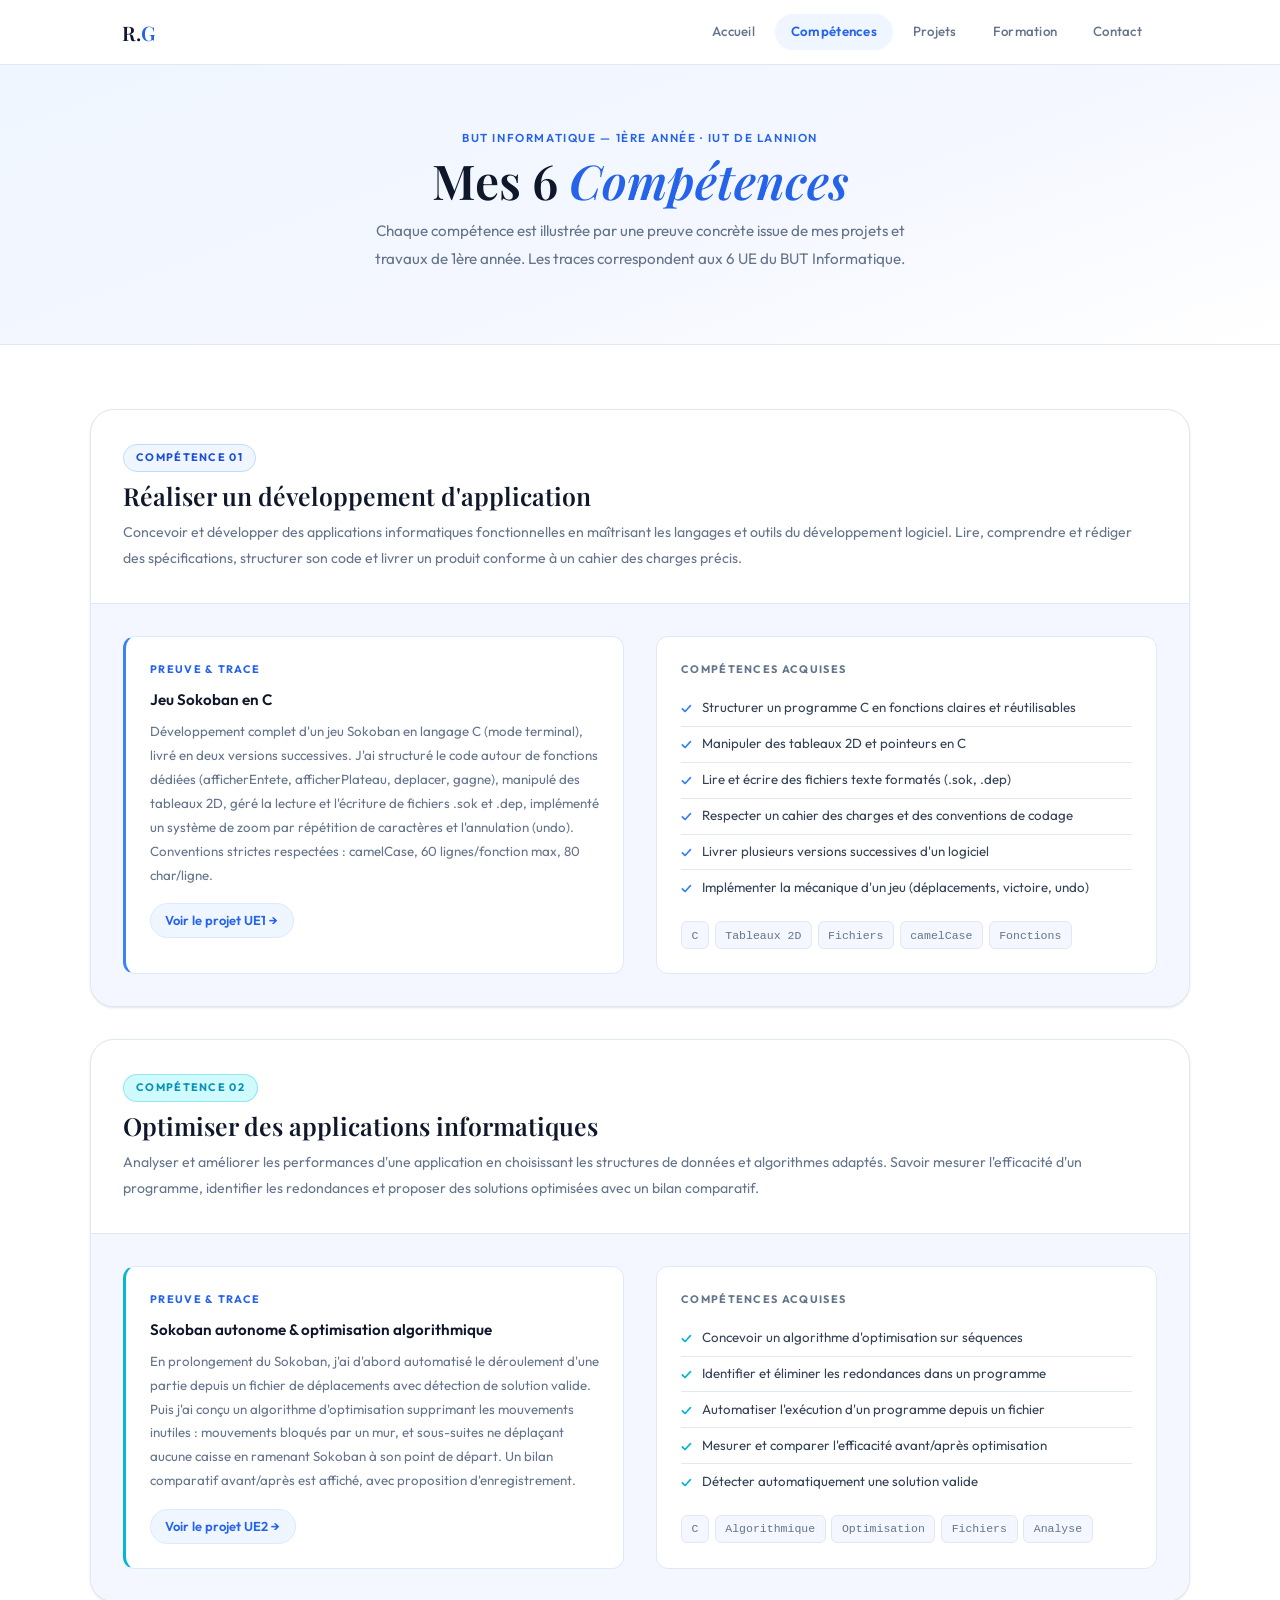
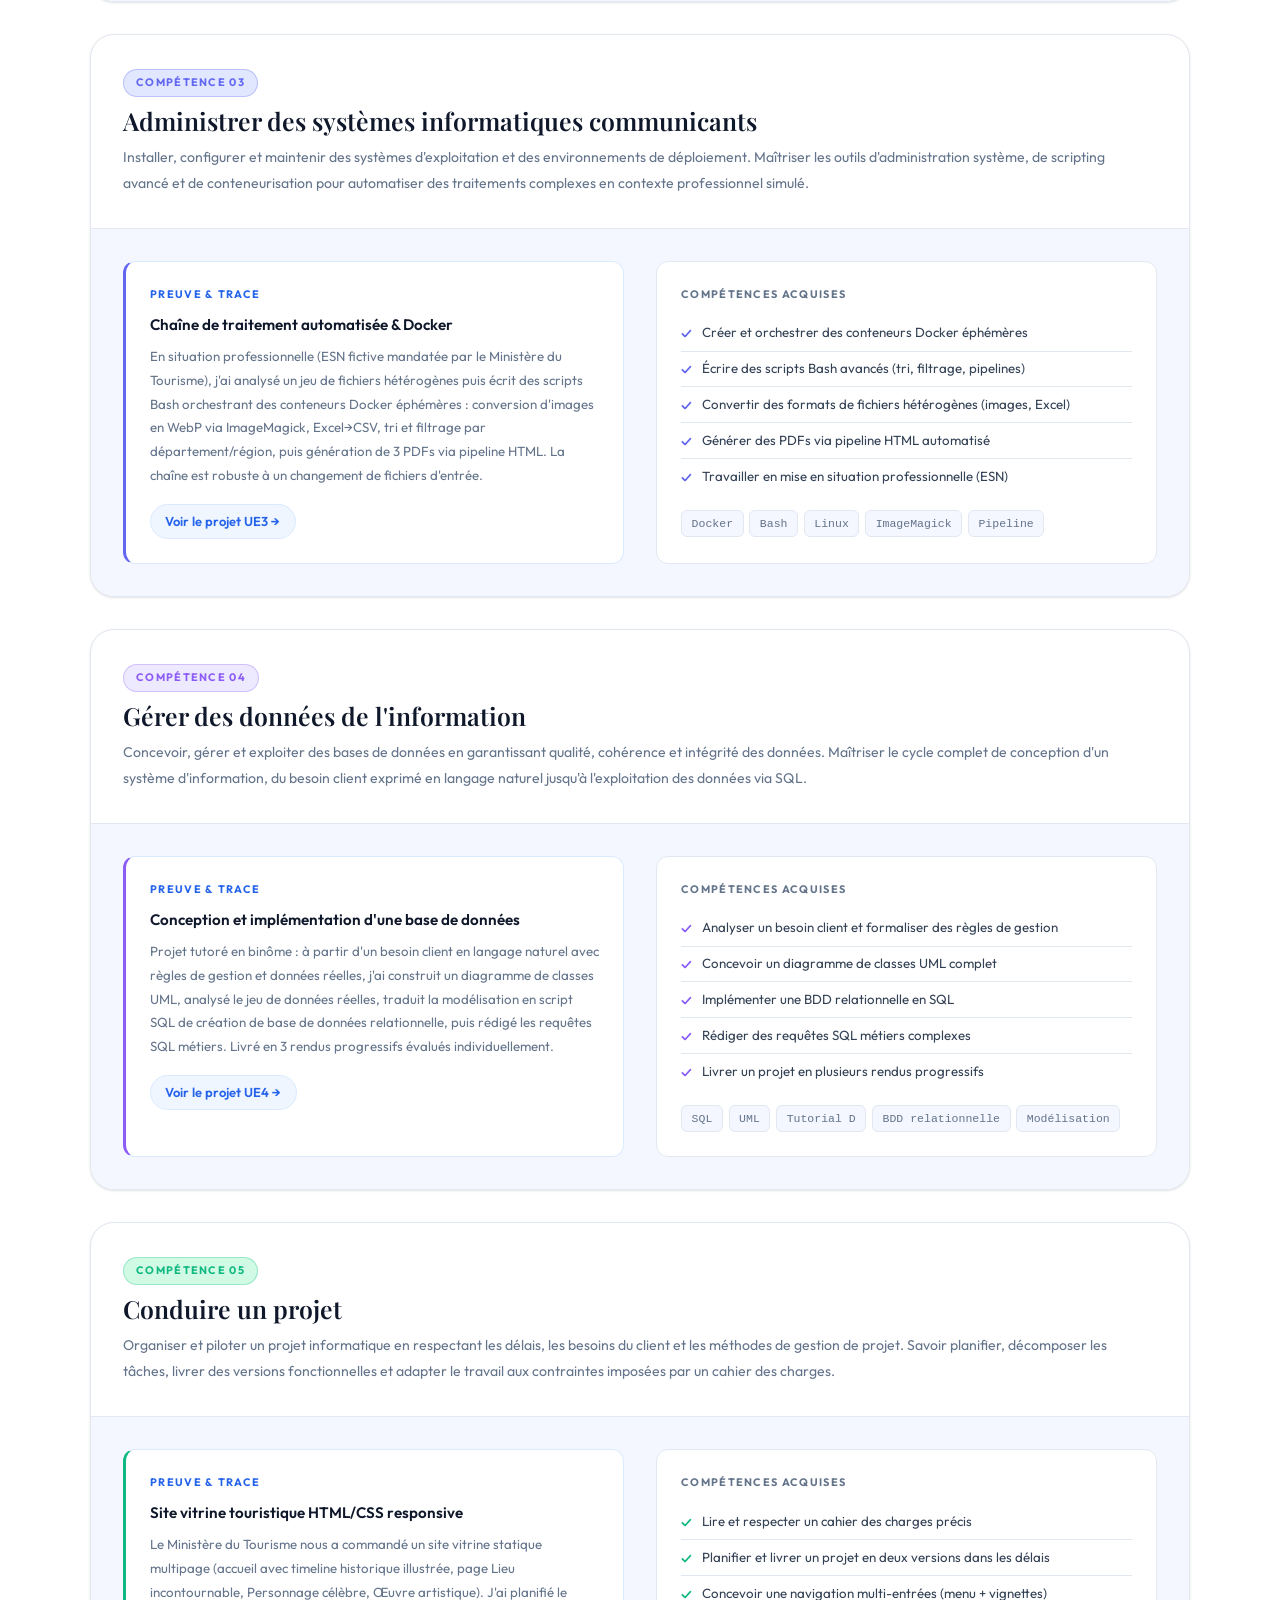
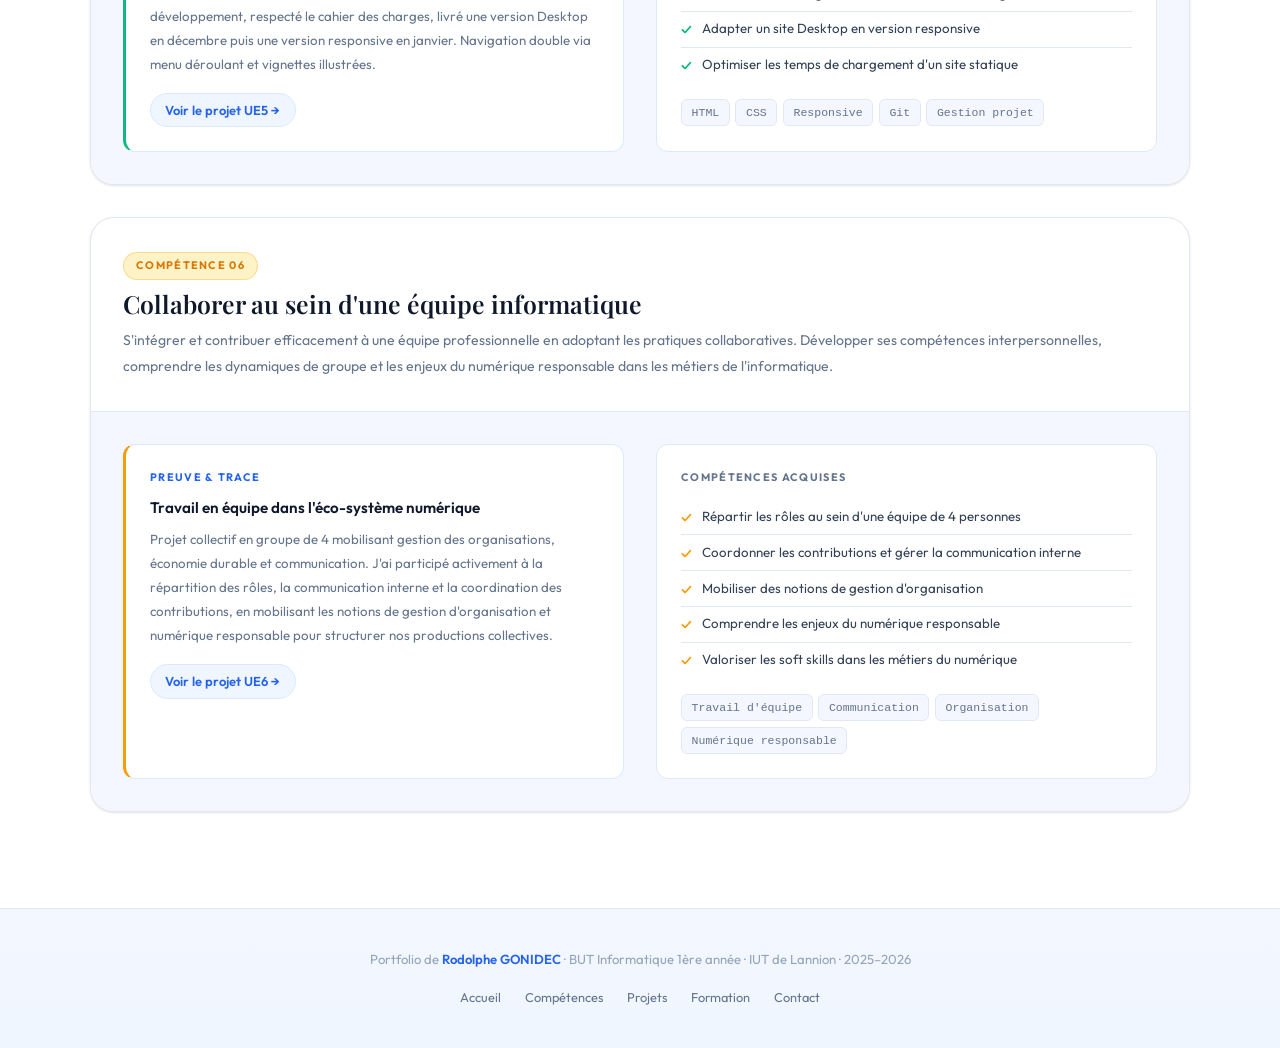
==== competences.html @ 0709df05 "Add files via upload" ====
<!DOCTYPE html>
<html lang="fr">
<head>
<meta charset="UTF-8">
<meta name="viewport" content="width=device-width, initial-scale=1.0">
<title>Compétences — Rodolphe GONIDEC</title>
<link rel="stylesheet" href="style.css">
</head>
<body>

<nav id="navbar">
  <div class="nav-inner">
    <a href="index.html" class="nav-logo">R.<span>G</span></a>
    <div class="nav-links">
      <a href="index.html">Accueil</a>
      <a href="competences.html" class="active">Compétences</a>
      <a href="projets.html">Projets</a>
      <a href="formation.html">Formation</a>
      <a href="contact.html">Contact</a>
    </div>
    <button class="burger" id="burger" aria-label="Menu"><span></span><span></span><span></span></button>
  </div>
  <div class="mobile-menu" id="mobile-menu">
    <a href="index.html">Accueil</a>
    <a href="competences.html">Compétences</a>
    <a href="projets.html">Projets</a>
    <a href="formation.html">Formation</a>
    <a href="contact.html">Contact</a>
  </div>
</nav>

<div class="page-header">
  <div class="section-label">BUT Informatique — 1ère année · IUT de Lannion</div>
  <h1>Mes 6 <em style="font-style:italic;color:var(--blue-600);">Compétences</em></h1>
  <p>Chaque compétence est illustrée par une preuve concrète issue de mes projets et travaux de 1ère année. Les traces correspondent aux 6 UE du BUT Informatique.</p>
</div>

<div class="comp-section container">

  <!-- C1 -->
  <div class="comp-block" id="c1">
    <div class="comp-top">
      <div class="comp-header-text">
        <span class="comp-badge">Compétence 01</span>
        <h2>Réaliser un développement d'application</h2>
        <p class="comp-desc">Concevoir et développer des applications informatiques fonctionnelles en maîtrisant les langages et outils du développement logiciel. Lire, comprendre et rédiger des spécifications, structurer son code et livrer un produit conforme à un cahier des charges précis.</p>
      </div>
    </div>
    <div class="comp-bottom">
      <div class="comp-bottom-grid">
        <div class="preuve-box">
          <div class="preuve-label">Preuve & Trace</div>
          <h4>Jeu Sokoban en C</h4>
          <p>Développement complet d'un jeu Sokoban en langage C (mode terminal), livré en deux versions successives. J'ai structuré le code autour de fonctions dédiées (afficherEntete, afficherPlateau, deplacer, gagne), manipulé des tableaux 2D, géré la lecture et l'écriture de fichiers .sok et .dep, implémenté un système de zoom par répétition de caractères et l'annulation (undo). Conventions strictes respectées : camelCase, 60 lignes/fonction max, 80 char/ligne.</p>
          <a href="projets.html#ue1" class="proj-link-btn">Voir le projet UE1 →</a>
        </div>
        <div class="acquis-box">
          <div class="acquis-label">Compétences acquises</div>
          <ul class="acquis-list">
            <li>Structurer un programme C en fonctions claires et réutilisables</li>
            <li>Manipuler des tableaux 2D et pointeurs en C</li>
            <li>Lire et écrire des fichiers texte formatés (.sok, .dep)</li>
            <li>Respecter un cahier des charges et des conventions de codage</li>
            <li>Livrer plusieurs versions successives d'un logiciel</li>
            <li>Implémenter la mécanique d'un jeu (déplacements, victoire, undo)</li>
          </ul>
          <div class="tags">
            <span class="tag">C</span><span class="tag">Tableaux 2D</span><span class="tag">Fichiers</span>
            <span class="tag">camelCase</span><span class="tag">Fonctions</span>
          </div>
        </div>
      </div>
    </div>
  </div>

  <!-- C2 -->
  <div class="comp-block" id="c2">
    <div class="comp-top">
      <div class="comp-header-text">
        <span class="comp-badge">Compétence 02</span>
        <h2>Optimiser des applications informatiques</h2>
        <p class="comp-desc">Analyser et améliorer les performances d'une application en choisissant les structures de données et algorithmes adaptés. Savoir mesurer l'efficacité d'un programme, identifier les redondances et proposer des solutions optimisées avec un bilan comparatif.</p>
      </div>
    </div>
    <div class="comp-bottom">
      <div class="comp-bottom-grid">
        <div class="preuve-box">
          <div class="preuve-label">Preuve & Trace</div>
          <h4>Sokoban autonome & optimisation algorithmique</h4>
          <p>En prolongement du Sokoban, j'ai d'abord automatisé le déroulement d'une partie depuis un fichier de déplacements avec détection de solution valide. Puis j'ai conçu un algorithme d'optimisation supprimant les mouvements inutiles : mouvements bloqués par un mur, et sous-suites ne déplaçant aucune caisse en ramenant Sokoban à son point de départ. Un bilan comparatif avant/après est affiché, avec proposition d'enregistrement.</p>
          <a href="projets.html#ue2" class="proj-link-btn">Voir le projet UE2 →</a>
        </div>
        <div class="acquis-box">
          <div class="acquis-label">Compétences acquises</div>
          <ul class="acquis-list">
            <li>Concevoir un algorithme d'optimisation sur séquences</li>
            <li>Identifier et éliminer les redondances dans un programme</li>
            <li>Automatiser l'exécution d'un programme depuis un fichier</li>
            <li>Mesurer et comparer l'efficacité avant/après optimisation</li>
            <li>Détecter automatiquement une solution valide</li>
          </ul>
          <div class="tags">
            <span class="tag">C</span><span class="tag">Algorithmique</span><span class="tag">Optimisation</span>
            <span class="tag">Fichiers</span><span class="tag">Analyse</span>
          </div>
        </div>
      </div>
    </div>
  </div>

  <!-- C3 -->
  <div class="comp-block" id="c3">
    <div class="comp-top">
      <div class="comp-header-text">
        <span class="comp-badge">Compétence 03</span>
        <h2>Administrer des systèmes informatiques communicants</h2>
        <p class="comp-desc">Installer, configurer et maintenir des systèmes d'exploitation et des environnements de déploiement. Maîtriser les outils d'administration système, de scripting avancé et de conteneurisation pour automatiser des traitements complexes en contexte professionnel simulé.</p>
      </div>
    </div>
    <div class="comp-bottom">
      <div class="comp-bottom-grid">
        <div class="preuve-box">
          <div class="preuve-label">Preuve & Trace</div>
          <h4>Chaîne de traitement automatisée & Docker</h4>
          <p>En situation professionnelle (ESN fictive mandatée par le Ministère du Tourisme), j'ai analysé un jeu de fichiers hétérogènes puis écrit des scripts Bash orchestrant des conteneurs Docker éphémères : conversion d'images en WebP via ImageMagick, Excel→CSV, tri et filtrage par département/région, puis génération de 3 PDFs via pipeline HTML. La chaîne est robuste à un changement de fichiers d'entrée.</p>
          <a href="projets.html#ue3" class="proj-link-btn">Voir le projet UE3 →</a>
        </div>
        <div class="acquis-box">
          <div class="acquis-label">Compétences acquises</div>
          <ul class="acquis-list">
            <li>Créer et orchestrer des conteneurs Docker éphémères</li>
            <li>Écrire des scripts Bash avancés (tri, filtrage, pipelines)</li>
            <li>Convertir des formats de fichiers hétérogènes (images, Excel)</li>
            <li>Générer des PDFs via pipeline HTML automatisé</li>
            <li>Travailler en mise en situation professionnelle (ESN)</li>
          </ul>
          <div class="tags">
            <span class="tag">Docker</span><span class="tag">Bash</span><span class="tag">Linux</span>
            <span class="tag">ImageMagick</span><span class="tag">Pipeline</span>
          </div>
        </div>
      </div>
    </div>
  </div>

  <!-- C4 -->
  <div class="comp-block" id="c4">
    <div class="comp-top">
      <div class="comp-header-text">
        <span class="comp-badge">Compétence 04</span>
        <h2>Gérer des données de l'information</h2>
        <p class="comp-desc">Concevoir, gérer et exploiter des bases de données en garantissant qualité, cohérence et intégrité des données. Maîtriser le cycle complet de conception d'un système d'information, du besoin client exprimé en langage naturel jusqu'à l'exploitation des données via SQL.</p>
      </div>
    </div>
    <div class="comp-bottom">
      <div class="comp-bottom-grid">
        <div class="preuve-box">
          <div class="preuve-label">Preuve & Trace </div>
          <h4>Conception et implémentation d'une base de données</h4>
          <p>Projet tutoré en binôme : à partir d'un besoin client en langage naturel avec règles de gestion et données réelles, j'ai construit un diagramme de classes UML, analysé le jeu de données réelles, traduit la modélisation en script SQL de création de base de données relationnelle, puis rédigé les requêtes SQL métiers. Livré en 3 rendus progressifs évalués individuellement.</p>
          <a href="projets.html#ue4" class="proj-link-btn">Voir le projet UE4 →</a>
        </div>
        <div class="acquis-box">
          <div class="acquis-label">Compétences acquises</div>
          <ul class="acquis-list">
            <li>Analyser un besoin client et formaliser des règles de gestion</li>
            <li>Concevoir un diagramme de classes UML complet</li>
            <li>Implémenter une BDD relationnelle en SQL</li>
            <li>Rédiger des requêtes SQL métiers complexes</li>
            <li>Livrer un projet en plusieurs rendus progressifs</li>
          </ul>
          <div class="tags">
            <span class="tag">SQL</span><span class="tag">UML</span><span class="tag">Tutorial D</span>
            <span class="tag">BDD relationnelle</span><span class="tag">Modélisation</span>
          </div>
        </div>
      </div>
    </div>
  </div>

  <!-- C5 -->
  <div class="comp-block" id="c5">
    <div class="comp-top">
      <div class="comp-header-text">
        <span class="comp-badge">Compétence 05</span>
        <h2>Conduire un projet</h2>
        <p class="comp-desc">Organiser et piloter un projet informatique en respectant les délais, les besoins du client et les méthodes de gestion de projet. Savoir planifier, décomposer les tâches, livrer des versions fonctionnelles et adapter le travail aux contraintes imposées par un cahier des charges.</p>
      </div>
    </div>
    <div class="comp-bottom">
      <div class="comp-bottom-grid">
        <div class="preuve-box">
          <div class="preuve-label">Preuve & Trace</div>
          <h4>Site vitrine touristique HTML/CSS responsive</h4>
          <p>Le Ministère du Tourisme nous a commandé un site vitrine statique multipage (accueil avec timeline historique illustrée, page Lieu incontournable, Personnage célèbre, Œuvre artistique). J'ai planifié le développement, respecté le cahier des charges, livré une version Desktop en décembre puis une version responsive en janvier. Navigation double via menu déroulant et vignettes illustrées.</p>
          <a href="projets.html#ue5" class="proj-link-btn">Voir le projet UE5 →</a>
        </div>
        <div class="acquis-box">
          <div class="acquis-label">Compétences acquises</div>
          <ul class="acquis-list">
            <li>Lire et respecter un cahier des charges précis</li>
            <li>Planifier et livrer un projet en deux versions dans les délais</li>
            <li>Concevoir une navigation multi-entrées (menu + vignettes)</li>
            <li>Adapter un site Desktop en version responsive</li>
            <li>Optimiser les temps de chargement d'un site statique</li>
          </ul>
          <div class="tags">
            <span class="tag">HTML</span><span class="tag">CSS</span><span class="tag">Responsive</span>
            <span class="tag">Git</span><span class="tag">Gestion projet</span>
          </div>
        </div>
      </div>
    </div>
  </div>

  <!-- C6 -->
  <div class="comp-block" id="c6">
    <div class="comp-top">
      <div class="comp-header-text">
        <span class="comp-badge">Compétence 06</span>
        <h2>Collaborer au sein d'une équipe informatique</h2>
        <p class="comp-desc">S'intégrer et contribuer efficacement à une équipe professionnelle en adoptant les pratiques collaboratives. Développer ses compétences interpersonnelles, comprendre les dynamiques de groupe et les enjeux du numérique responsable dans les métiers de l'informatique.</p>
      </div>
    </div>
    <div class="comp-bottom">
      <div class="comp-bottom-grid">
        <div class="preuve-box">
          <div class="preuve-label">Preuve & Trace</div>
          <h4>Travail en équipe dans l'éco-système numérique</h4>
          <p>Projet collectif en groupe de 4 mobilisant gestion des organisations, économie durable et communication. J'ai participé activement à la répartition des rôles, la communication interne et la coordination des contributions, en mobilisant les notions de gestion d'organisation et numérique responsable pour structurer nos productions collectives.</p>
          <a href="projets.html#ue6" class="proj-link-btn">Voir le projet UE6 →</a>
        </div>
        <div class="acquis-box">
          <div class="acquis-label">Compétences acquises</div>
          <ul class="acquis-list">
            <li>Répartir les rôles au sein d'une équipe de 4 personnes</li>
            <li>Coordonner les contributions et gérer la communication interne</li>
            <li>Mobiliser des notions de gestion d'organisation</li>
            <li>Comprendre les enjeux du numérique responsable</li>
            <li>Valoriser les soft skills dans les métiers du numérique</li>
          </ul>
          <div class="tags">
            <span class="tag">Travail d'équipe</span><span class="tag">Communication</span>
            <span class="tag">Organisation</span><span class="tag">Numérique responsable</span>
          </div>
        </div>
      </div>
    </div>
  </div>

</div>

<footer>
  <div class="container">
    <p>Portfolio de <span>Rodolphe GONIDEC</span> · BUT Informatique 1ère année · IUT de Lannion · 2025–2026</p>
    <div class="footer-links">
      <a href="index.html">Accueil</a>
      <a href="competences.html">Compétences</a>
      <a href="projets.html">Projets</a>
      <a href="formation.html">Formation</a>
      <a href="contact.html">Contact</a>
    </div>
  </div>
</footer>

<script src="nav.js"></script>
</body>
</html>
---- style.css ----
@import url('https://fonts.googleapis.com/css2?family=Playfair+Display:ital,wght@0,400;0,600;1,400&family=Outfit:wght@300;400;500;600&display=swap');

:root {
  --white: #ffffff;
  --off: #f4f7ff;
  --off2: #e8effe;
  --blue-50: #eff6ff;
  --blue-100: #dbeafe;
  --blue-200: #bfdbfe;
  --blue-400: #60a5fa;
  --blue-500: #3b82f6;
  --blue-600: #2563eb;
  --blue-700: #1d4ed8;
  --blue-900: #1e3a8a;
  --navy: #0f172a;
  --slate: #334155;
  --muted: #64748b;
  --dim: #94a3b8;
  --border: #e2e8f0;
  --border-blue: #bfdbfe;
  --text: #0f172a;
  /* couleurs accent */
  --cyan: #06b6d4;
  --cyan-light: #cffafe;
  --indigo: #6366f1;
  --indigo-light: #e0e7ff;
  --violet: #8b5cf6;
  --violet-light: #ede9fe;
  --emerald: #10b981;
  --emerald-light: #d1fae5;
  --amber: #f59e0b;
  --amber-light: #fef3c7;
  --rose: #f43f5e;
  --rose-light: #ffe4e6;
  --radius-sm: 8px;
  --radius: 12px;
  --radius-lg: 18px;
  --radius-xl: 24px;
  --shadow-sm: 0 1px 3px rgba(15,23,42,0.07), 0 1px 2px rgba(15,23,42,0.05);
  --shadow: 0 4px 16px rgba(15,23,42,0.08), 0 1px 4px rgba(15,23,42,0.05);
  --shadow-lg: 0 12px 40px rgba(15,23,42,0.12), 0 4px 12px rgba(15,23,42,0.06);
  --shadow-blue: 0 8px 24px rgba(37,99,235,0.2);
}

*{margin:0;padding:0;box-sizing:border-box;}
html{scroll-behavior:smooth;}
body{background:var(--white);color:var(--text);font-family:'Outfit',sans-serif;line-height:1.65;-webkit-font-smoothing:antialiased;}

/* ===== NAV ===== */
#navbar{
  position:fixed;top:0;left:0;right:0;z-index:200;
  background:rgba(255,255,255,0.96);
  border-bottom:1px solid var(--border);
  backdrop-filter:blur(12px);
}
.nav-inner{
  max-width:1100px;margin:0 auto;
  display:flex;align-items:center;justify-content:space-between;
  height:64px;padding:0 2rem;
}
.nav-logo{
  font-family:'Playfair Display',serif;font-size:1.25rem;font-weight:600;
  color:var(--navy);text-decoration:none;letter-spacing:0.01em;
}
.nav-logo span{color:var(--blue-600);}
.nav-links{display:flex;gap:0.25rem;}
.nav-links a{
  color:var(--muted);text-decoration:none;font-size:0.83rem;font-weight:500;
  padding:0.45rem 1rem;border-radius:30px;transition:all 0.2s;letter-spacing:0.02em;
}
.nav-links a:hover{color:var(--navy);background:var(--off);}
.nav-links a.active{color:var(--blue-600);background:var(--blue-50);font-weight:600;}
.burger{display:none;flex-direction:column;gap:5px;background:none;border:none;cursor:pointer;padding:4px;}
.burger span{display:block;width:22px;height:1.5px;background:var(--navy);transition:all 0.3s;}
.mobile-menu{display:none;flex-direction:column;padding:1rem 2rem 1.5rem;border-top:1px solid var(--border);background:var(--white);}
.mobile-menu a{color:var(--muted);text-decoration:none;font-size:1rem;padding:0.75rem 0;border-bottom:1px solid var(--border);transition:color 0.2s;}
.mobile-menu a:hover{color:var(--navy);}
.mobile-menu.open{display:flex;}

/* ===== LAYOUT ===== */
.container{max-width:1100px;margin:0 auto;padding:0 2rem;}
section{padding:5rem 2rem;}
.section-label{font-size:0.72rem;font-weight:600;letter-spacing:0.14em;text-transform:uppercase;color:var(--blue-600);margin-bottom:0.5rem;}
h2{font-family:'Playfair Display',serif;font-size:clamp(2rem,3.5vw,2.7rem);line-height:1.15;margin-bottom:2.75rem;color:var(--navy);font-weight:600;}
h2 em{font-style:italic;color:var(--blue-600);}
h2 span{color:var(--dim);}

/* ===== BTNS ===== */
.btn{display:inline-flex;align-items:center;gap:0.5rem;padding:0.75rem 1.6rem;border-radius:30px;font-size:0.88rem;font-weight:600;text-decoration:none;transition:all 0.25s;cursor:pointer;border:none;font-family:'Outfit',sans-serif;letter-spacing:0.01em;}
.btn-primary{background:linear-gradient(135deg,var(--blue-500),var(--blue-700));color:#fff;box-shadow:var(--shadow-blue);}
.btn-primary:hover{transform:translateY(-2px);box-shadow:0 12px 30px rgba(37,99,235,0.3);}
.btn-outline{background:transparent;border:1.5px solid var(--border);color:var(--slate);}
.btn-outline:hover{border-color:var(--blue-200);background:var(--blue-50);color:var(--blue-700);}
.btn-blue-light{background:var(--blue-50);color:var(--blue-700);border:1px solid var(--blue-100);}
.btn-blue-light:hover{background:var(--blue-100);}

/* ===== PILLS & TAGS ===== */
.pill{background:var(--off);border:1px solid var(--border);border-radius:20px;padding:0.22rem 0.75rem;font-size:0.74rem;color:var(--muted);}
.pill.blue{background:var(--blue-50);border-color:var(--blue-200);color:var(--blue-700);}
.tag{background:var(--off);border:1px solid var(--border);border-radius:6px;padding:0.2rem 0.6rem;font-size:0.72rem;color:var(--muted);font-family:monospace;}
.tags{display:flex;flex-wrap:wrap;gap:0.35rem;margin-top:1rem;}

/* ===== PAGE HEADER ===== */
.page-header{
  padding:8rem 2rem 4.5rem;
  background:linear-gradient(160deg, var(--blue-50) 0%, var(--off) 60%, #fff 100%);
  border-bottom:1px solid var(--border);text-align:center;
}
.page-header h1{font-family:'Playfair Display',serif;font-size:clamp(2.2rem,4vw,3rem);margin-bottom:0.75rem;color:var(--navy);font-weight:600;}
.page-header p{color:var(--muted);max-width:540px;margin:0 auto;font-size:0.95rem;line-height:1.8;}

/* ===== HERO ===== */
#hero{
  min-height:100vh;display:flex;align-items:center;
  padding:7rem 2rem 4rem;
  background:linear-gradient(160deg, #fff 0%, var(--blue-50) 50%, var(--off) 100%);
  position:relative;overflow:hidden;
}
.hero-bg-shape{
  position:absolute;top:-100px;right:-150px;
  width:600px;height:600px;border-radius:50%;
  background:radial-gradient(ellipse, rgba(37,99,235,0.08) 0%, transparent 70%);
  pointer-events:none;
}
.hero-bg-shape2{
  position:absolute;bottom:-80px;left:-100px;
  width:400px;height:400px;border-radius:50%;
  background:radial-gradient(ellipse, rgba(99,102,241,0.06) 0%, transparent 70%);
  pointer-events:none;
}
.hero-bg-line{position:absolute;bottom:0;left:0;right:0;height:1px;background:var(--border);}
.hero-inner{display:grid;grid-template-columns:1.1fr 0.9fr;gap:4rem;align-items:center;max-width:1100px;margin:0 auto;width:100%;}
.hero-tag{
  display:inline-flex;align-items:center;gap:0.5rem;
  background:linear-gradient(135deg,var(--blue-50),var(--indigo-light));
  border:1px solid var(--blue-200);
  color:var(--blue-700);font-size:0.78rem;font-weight:600;
  letter-spacing:0.06em;text-transform:uppercase;
  padding:0.4rem 1rem;border-radius:20px;margin-bottom:1.75rem;
}
.dot{width:7px;height:7px;border-radius:50%;background:var(--blue-500);animation:pulse 2s infinite;}
@keyframes pulse{0%,100%{opacity:1;transform:scale(1)}50%{opacity:0.5;transform:scale(0.85)}}
h1{font-family:'Playfair Display',serif;font-size:clamp(2.8rem,5vw,4rem);line-height:1.05;margin-bottom:0.3rem;color:var(--navy);font-weight:600;}
h1 em{font-style:italic;color:var(--blue-600);}
.hero-sub{font-size:1.05rem;color:var(--muted);margin-bottom:1rem;font-weight:300;}
.hero-desc{font-size:0.93rem;color:var(--muted);line-height:1.9;margin-bottom:2.5rem;max-width:440px;}
.hero-btns{display:flex;gap:1rem;flex-wrap:wrap;}

/* hero card */
.hero-card{
  background:var(--white);border:1.5px solid var(--blue-100);
  border-radius:var(--radius-xl);padding:2rem;box-shadow:var(--shadow-lg);
  position:relative;overflow:hidden;
}
.hero-card::before{
  content:'';position:absolute;top:0;left:0;right:0;height:4px;
  background:linear-gradient(90deg,var(--blue-400),var(--indigo),var(--cyan));
}
.avatar-wrap{
  width:72px;height:72px;border-radius:50%;
  background:linear-gradient(135deg,var(--blue-400),var(--blue-700));
  display:flex;align-items:center;justify-content:center;
  font-family:'Playfair Display',serif;font-size:1.5rem;color:#fff;
  font-weight:600;margin-bottom:1rem;box-shadow:0 4px 14px rgba(37,99,235,0.3);
}
.hero-card h3{font-size:1.1rem;font-weight:600;color:var(--navy);margin-bottom:0.15rem;}
.card-sub{font-size:0.85rem;color:var(--muted);margin-bottom:1.4rem;}
.info-row{display:flex;align-items:center;gap:0.7rem;font-size:0.82rem;color:var(--muted);margin-bottom:0.55rem;}
.info-icon{color:var(--blue-500);font-size:0.88rem;width:16px;text-align:center;}
.skills-mini{display:flex;flex-wrap:wrap;gap:0.4rem;margin-top:1.25rem;}

/* ===== APERCU SECTION ===== */
#apercu{
  background:linear-gradient(180deg, var(--off) 0%, #fff 100%);
}
.apercu-grid{display:grid;grid-template-columns:repeat(auto-fit,minmax(280px,1fr));gap:1.25rem;}
.apercu-card{
  background:var(--white);border:1px solid var(--border);
  border-radius:var(--radius-lg);padding:1.6rem;text-decoration:none;color:var(--text);
  transition:all 0.25s;position:relative;overflow:hidden;display:block;
  box-shadow:var(--shadow-sm);
}
.apercu-card::after{
  content:'';position:absolute;bottom:0;left:0;right:0;height:3px;
  transition:opacity 0.25s;opacity:0;
}
.apercu-card:nth-child(1)::after{background:linear-gradient(90deg,var(--blue-400),var(--blue-600));}
.apercu-card:nth-child(2)::after{background:linear-gradient(90deg,var(--cyan),var(--blue-400));}
.apercu-card:nth-child(3)::after{background:linear-gradient(90deg,var(--indigo),var(--violet));}
.apercu-card:nth-child(4)::after{background:linear-gradient(90deg,var(--violet),var(--rose));}
.apercu-card:nth-child(5)::after{background:linear-gradient(90deg,var(--emerald),var(--cyan));}
.apercu-card:nth-child(6)::after{background:linear-gradient(90deg,var(--amber),var(--rose));}
.apercu-card:hover{border-color:var(--blue-200);box-shadow:var(--shadow);transform:translateY(-3px);}
.apercu-card:hover::after{opacity:1;}
.ap-num{font-family:'Playfair Display',serif;font-size:2.8rem;opacity:0.07;position:absolute;top:1rem;right:1.25rem;line-height:1;color:var(--blue-900);}
.ap-icon{width:44px;height:44px;border-radius:var(--radius-sm);display:flex;align-items:center;justify-content:center;font-size:1.2rem;margin-bottom:0.9rem;}
.apercu-card:nth-child(1) .ap-icon{background:var(--blue-50);border:1px solid var(--blue-100);}
.apercu-card:nth-child(2) .ap-icon{background:var(--cyan-light);border:1px solid rgba(6,182,212,0.2);}
.apercu-card:nth-child(3) .ap-icon{background:var(--indigo-light);border:1px solid rgba(99,102,241,0.2);}
.apercu-card:nth-child(4) .ap-icon{background:var(--violet-light);border:1px solid rgba(139,92,246,0.2);}
.apercu-card:nth-child(5) .ap-icon{background:var(--emerald-light);border:1px solid rgba(16,185,129,0.2);}
.apercu-card:nth-child(6) .ap-icon{background:var(--amber-light);border:1px solid rgba(245,158,11,0.2);}
.apercu-card h3{font-size:0.97rem;font-weight:600;color:var(--navy);margin-bottom:0.4rem;}
.apercu-card p{font-size:0.82rem;color:var(--muted);line-height:1.75;margin-bottom:1rem;}
.ap-link{font-size:0.8rem;color:var(--blue-600);font-weight:600;}

/* ===== PROJETS HOME ===== */
.proj-grid{display:grid;grid-template-columns:repeat(auto-fit,minmax(280px,1fr));gap:1.5rem;}
.proj-card{
  background:var(--white);border:1px solid var(--border);
  border-radius:var(--radius-lg);overflow:hidden;text-decoration:none;color:var(--text);
  transition:all 0.25s;display:block;box-shadow:var(--shadow-sm);
}
.proj-card:nth-child(1){border-top:3px solid var(--blue-500);}
.proj-card:nth-child(2){border-top:3px solid var(--indigo);}
.proj-card:nth-child(3){border-top:3px solid var(--cyan);}
.proj-card{display:flex;flex-direction:column;}
.proj-header{flex:1;}
.proj-card:hover{box-shadow:var(--shadow);transform:translateY(-3px);}
.proj-header{padding:1.5rem 1.5rem 1rem;}
.proj-date{font-size:0.7rem;color:var(--dim);font-weight:600;letter-spacing:0.07em;text-transform:uppercase;margin-bottom:0.4rem;}
.proj-card h3{font-size:0.97rem;font-weight:600;color:var(--navy);margin-bottom:0.5rem;}
.proj-card p{font-size:0.82rem;color:var(--muted);line-height:1.75;}
.proj-footer{padding:1rem 1.5rem;border-top:1px solid var(--border);display:flex;flex-wrap:wrap;gap:0.35rem;background:var(--off);}

/* ===== COMPETENCES ===== */
.comp-section{padding:4rem 0;}
/* couleurs par compétence */
.comp-block:nth-child(1) .comp-icon-big{background:var(--blue-50);border-color:var(--blue-200);}
.comp-block:nth-child(1) .comp-badge{background:var(--blue-50);color:var(--blue-700);border-color:var(--blue-200);}
.comp-block:nth-child(1) .comp-block-bar{background:var(--blue-500);}
.comp-block:nth-child(2) .comp-icon-big{background:var(--cyan-light);border-color:rgba(6,182,212,0.3);}
.comp-block:nth-child(2) .comp-badge{background:var(--cyan-light);color:#0891b2;border-color:rgba(6,182,212,0.3);}
.comp-block:nth-child(3) .comp-icon-big{background:var(--indigo-light);border-color:rgba(99,102,241,0.3);}
.comp-block:nth-child(3) .comp-badge{background:var(--indigo-light);color:var(--indigo);border-color:rgba(99,102,241,0.3);}
.comp-block:nth-child(4) .comp-icon-big{background:var(--violet-light);border-color:rgba(139,92,246,0.3);}
.comp-block:nth-child(4) .comp-badge{background:var(--violet-light);color:var(--violet);border-color:rgba(139,92,246,0.3);}
.comp-block:nth-child(5) .comp-icon-big{background:var(--emerald-light);border-color:rgba(16,185,129,0.3);}
.comp-block:nth-child(5) .comp-badge{background:var(--emerald-light);color:var(--emerald);border-color:rgba(16,185,129,0.3);}
.comp-block:nth-child(6) .comp-icon-big{background:var(--amber-light);border-color:rgba(245,158,11,0.3);}
.comp-block:nth-child(6) .comp-badge{background:var(--amber-light);color:#d97706;border-color:rgba(245,158,11,0.3);}
.comp-block{
  background:var(--white);border:1px solid var(--border);
  border-radius:var(--radius-xl);margin-bottom:2rem;overflow:hidden;
  box-shadow:var(--shadow-sm);transition:box-shadow 0.25s,border-color 0.25s;
}
.comp-block:hover{box-shadow:var(--shadow);border-color:var(--blue-100);}
.comp-top{padding:2rem;display:grid;grid-template-columns:auto 1fr;gap:1.5rem;align-items:start;}
.comp-icon-big{width:54px;height:54px;border-radius:var(--radius);display:flex;align-items:center;justify-content:center;font-size:1.5rem;flex-shrink:0;border:1px solid var(--blue-100);}
.comp-badge{display:inline-block;font-size:0.68rem;font-weight:700;letter-spacing:0.12em;text-transform:uppercase;padding:0.25rem 0.75rem;border-radius:20px;margin-bottom:0.5rem;border:1px solid;}
.comp-block h2{font-family:'Playfair Display',serif;font-size:1.55rem;margin-bottom:0.5rem;line-height:1.25;color:var(--navy);}
.comp-desc{font-size:0.88rem;color:var(--muted);line-height:1.85;}
.comp-bottom{border-top:1px solid var(--border);padding:2rem;background:var(--off);}
.comp-bottom-grid{display:grid;grid-template-columns:1fr 1fr;gap:2rem;}
.preuve-box{background:var(--white);border:1px solid var(--blue-100);border-left:3px solid var(--blue-500);border-radius:var(--radius);padding:1.5rem;}
.comp-block:nth-child(2) .preuve-box{border-left-color:var(--cyan);}
.comp-block:nth-child(3) .preuve-box{border-left-color:var(--indigo);}
.comp-block:nth-child(4) .preuve-box{border-left-color:var(--violet);}
.comp-block:nth-child(5) .preuve-box{border-left-color:var(--emerald);}
.comp-block:nth-child(6) .preuve-box{border-left-color:var(--amber);}
.preuve-label{font-size:0.68rem;font-weight:700;letter-spacing:0.12em;text-transform:uppercase;color:var(--blue-600);margin-bottom:0.5rem;}
.preuve-box h4{font-size:0.95rem;font-weight:600;color:var(--navy);margin-bottom:0.5rem;}
.preuve-box p{font-size:0.83rem;color:var(--muted);line-height:1.8;}
.proj-link-btn{display:inline-flex;align-items:center;gap:0.5rem;margin-top:1rem;font-size:0.81rem;font-weight:600;color:var(--blue-600);text-decoration:none;background:var(--blue-50);border:1px solid var(--blue-100);border-radius:20px;padding:0.35rem 0.9rem;transition:all 0.2s;}
.proj-link-btn:hover{background:var(--blue-100);color:var(--blue-700);}
.acquis-box{background:var(--white);border:1px solid var(--border);border-radius:var(--radius);padding:1.5rem;}
.acquis-label{font-size:0.68rem;font-weight:700;letter-spacing:0.12em;text-transform:uppercase;color:var(--muted);margin-bottom:0.75rem;}
.acquis-list{list-style:none;}
.acquis-list li{font-size:0.83rem;color:var(--slate);padding:0.4rem 0;border-bottom:1px solid var(--border);display:flex;align-items:start;gap:0.6rem;}
.acquis-list li:last-child{border:none;}
.acquis-list li::before{content:'✓';color:var(--blue-500);font-size:0.8rem;flex-shrink:0;margin-top:1px;font-weight:700;}
.comp-block:nth-child(2) .acquis-list li::before{color:var(--cyan);}
.comp-block:nth-child(3) .acquis-list li::before{color:var(--indigo);}
.comp-block:nth-child(4) .acquis-list li::before{color:var(--violet);}
.comp-block:nth-child(5) .acquis-list li::before{color:var(--emerald);}
.comp-block:nth-child(6) .acquis-list li::before{color:var(--amber);}

/* ===== PROJETS PAGE ===== */
.ue-block{background:var(--white);border:1px solid var(--border);border-radius:var(--radius-xl);margin-bottom:2.5rem;overflow:hidden;box-shadow:var(--shadow-sm);}
.ue-block:nth-child(1){border-top:3px solid var(--blue-500);}
.ue-block:nth-child(2){border-top:3px solid var(--cyan);}
.ue-block:nth-child(3){border-top:3px solid var(--indigo);}
.ue-block:nth-child(4){border-top:3px solid var(--violet);}
.ue-block:nth-child(5){border-top:3px solid var(--emerald);}
.ue-block:nth-child(6){border-top:3px solid var(--amber);}
.ue-header{padding:2rem;border-bottom:1px solid var(--border);display:flex;justify-content:space-between;align-items:start;flex-wrap:wrap;gap:1rem;background:var(--off);}
.ue-badge{display:inline-block;font-size:0.68rem;font-weight:700;letter-spacing:0.12em;text-transform:uppercase;padding:0.25rem 0.75rem;border-radius:20px;margin-bottom:0.5rem;background:var(--blue-50);color:var(--blue-600);border:1px solid var(--blue-100);}
.ue-block:nth-child(2) .ue-badge{background:var(--cyan-light);color:#0891b2;border-color:rgba(6,182,212,0.3);}
.ue-block:nth-child(3) .ue-badge{background:var(--indigo-light);color:var(--indigo);border-color:rgba(99,102,241,0.3);}
.ue-block:nth-child(4) .ue-badge{background:var(--violet-light);color:var(--violet);border-color:rgba(139,92,246,0.3);}
.ue-block:nth-child(5) .ue-badge{background:var(--emerald-light);color:var(--emerald);border-color:rgba(16,185,129,0.3);}
.ue-block:nth-child(6) .ue-badge{background:var(--amber-light);color:#d97706;border-color:rgba(245,158,11,0.3);}
.ue-block h2{font-family:'Playfair Display',serif;font-size:1.4rem;color:var(--navy);margin-bottom:0.3rem;}
.ue-sub{font-size:0.83rem;color:var(--muted);}
.ue-comp-link{display:inline-flex;align-items:center;gap:0.5rem;font-size:0.8rem;font-weight:600;color:var(--blue-600);text-decoration:none;background:var(--blue-50);border:1px solid var(--blue-100);border-radius:20px;padding:0.4rem 1rem;transition:all 0.2s;white-space:nowrap;}
.ue-comp-link:hover{background:var(--blue-100);}
.ue-body{padding:2rem;}
.ue-body-grid{display:grid;grid-template-columns:1fr 1fr;gap:2rem;}
.ue-section-title{font-size:0.68rem;font-weight:700;letter-spacing:0.12em;text-transform:uppercase;color:var(--dim);margin-bottom:0.75rem;}
.ue-body p{font-size:0.87rem;color:var(--slate);line-height:1.9;}
.ue-list{list-style:none;margin-top:0.25rem;}
.ue-list li{font-size:0.84rem;color:var(--slate);padding:0.4rem 0;border-bottom:1px solid var(--border);display:flex;align-items:start;gap:0.6rem;}
.ue-list li:last-child{border:none;}
.ue-list li::before{content:'→';color:var(--blue-500);flex-shrink:0;font-size:0.8rem;margin-top:2px;}
.ue-footer{padding:1.25rem 2rem;border-top:1px solid var(--border);display:flex;flex-wrap:wrap;gap:0.4rem;align-items:center;background:var(--off);}
.ue-footer-label{font-size:0.7rem;font-weight:700;letter-spacing:0.08em;text-transform:uppercase;color:var(--dim);margin-right:0.4rem;}
.bilan-box{background:var(--blue-50);border:1px solid var(--blue-100);border-radius:var(--radius);padding:1.1rem 1.25rem;margin-top:1.25rem;}
.ue-block:nth-child(2) .bilan-box{background:var(--cyan-light);border-color:rgba(6,182,212,0.25);}
.ue-block:nth-child(3) .bilan-box{background:var(--indigo-light);border-color:rgba(99,102,241,0.25);}
.ue-block:nth-child(4) .bilan-box{background:var(--violet-light);border-color:rgba(139,92,246,0.25);}
.ue-block:nth-child(5) .bilan-box{background:var(--emerald-light);border-color:rgba(16,185,129,0.25);}
.ue-block:nth-child(6) .bilan-box{background:var(--amber-light);border-color:rgba(245,158,11,0.25);}
.bilan-label{font-size:0.68rem;font-weight:700;letter-spacing:0.12em;text-transform:uppercase;color:var(--blue-600);margin-bottom:0.35rem;}
.bilan-box p{font-size:0.83rem;color:var(--slate);}

/* ===== FORMATION ===== */
.formation-grid{display:grid;grid-template-columns:1fr 1fr;gap:3rem;}
.timeline{position:relative;padding-left:2rem;}
.timeline::before{content:'';position:absolute;left:7px;top:8px;bottom:8px;width:1px;background:linear-gradient(180deg,var(--blue-300),var(--blue-100));}
.tl-item{position:relative;margin-bottom:2.5rem;}
.tl-dot{position:absolute;left:-2rem;top:5px;width:14px;height:14px;border-radius:50%;border:2px solid var(--blue-500);background:var(--white);box-shadow:0 0 0 3px var(--blue-50);}
.tl-year{font-size:0.73rem;font-weight:700;letter-spacing:0.06em;color:var(--blue-600);text-transform:uppercase;margin-bottom:0.3rem;}
.tl-item h3{font-size:1rem;font-weight:600;color:var(--navy);margin-bottom:0.25rem;}
.tl-item p{font-size:0.85rem;color:var(--muted);}
.sidebar-block{background:var(--white);border:1px solid var(--border);border-radius:var(--radius-lg);padding:1.5rem;margin-bottom:1.5rem;box-shadow:var(--shadow-sm);}
.sidebar-block h3{font-size:0.7rem;font-weight:700;letter-spacing:0.1em;text-transform:uppercase;color:var(--dim);margin-bottom:1.1rem;}
.lang-item{display:flex;justify-content:space-between;align-items:center;padding:0.6rem 0;border-bottom:1px solid var(--border);}
.lang-item:last-child{border:none;}
.lang-name{font-size:0.9rem;font-weight:500;color:var(--navy);}
.lang-level{font-size:0.73rem;color:var(--blue-700);background:var(--blue-50);border:1px solid var(--blue-200);border-radius:12px;padding:0.2rem 0.7rem;font-weight:600;}
.qual-item{display:flex;align-items:center;gap:0.7rem;font-size:0.87rem;color:var(--slate);padding:0.4rem 0;}
.qual-dot{width:6px;height:6px;border-radius:50%;background:var(--blue-400);flex-shrink:0;}
.tech-grid{display:grid;grid-template-columns:repeat(auto-fill,minmax(120px,1fr));gap:0.75rem;margin-top:1rem;}
.tech-item{background:var(--white);border:1px solid var(--border);border-radius:var(--radius);padding:0.85rem 1rem;text-align:center;box-shadow:var(--shadow-sm);transition:all 0.2s;}
.tech-item:hover{border-color:var(--blue-300);background:var(--blue-50);transform:translateY(-2px);}
.tech-name{font-size:0.85rem;font-weight:600;display:block;margin-bottom:0.2rem;color:var(--navy);}
.tech-cat{font-size:0.68rem;color:var(--dim);text-transform:uppercase;letter-spacing:0.06em;}

/* ===== CONTACT ===== */
.contact-grid{display:grid;grid-template-columns:1fr 1fr;gap:3rem;align-items:start;}
.contact-card{
  background:var(--white);border:1px solid var(--border);
  border-radius:var(--radius-xl);padding:2rem;box-shadow:var(--shadow);
  position:relative;overflow:hidden;
}
.contact-card::before{
  content:'';position:absolute;top:0;left:0;right:0;height:4px;
  background:linear-gradient(90deg,var(--blue-400),var(--indigo),var(--cyan));
}
.contact-item{display:flex;align-items:center;gap:1.1rem;padding:0.9rem 0;border-bottom:1px solid var(--border);}
.contact-item:last-child{border:none;}
.contact-icon{width:42px;height:42px;border-radius:var(--radius-sm);background:var(--blue-50);border:1px solid var(--blue-100);display:flex;align-items:center;justify-content:center;font-size:1.05rem;flex-shrink:0;}
.contact-info-label{font-size:0.68rem;color:var(--dim);text-transform:uppercase;letter-spacing:0.08em;font-weight:700;margin-bottom:0.15rem;}
.contact-val{font-size:0.9rem;color:var(--navy);font-weight:500;}
.contact-right h3{font-family:'Playfair Display',serif;font-size:1.9rem;margin-bottom:0.75rem;line-height:1.2;color:var(--navy);}
.contact-right p{color:var(--muted);font-size:0.92rem;line-height:1.9;margin-bottom:2rem;}
.contact-btns{display:flex;flex-direction:column;gap:0.75rem;align-items:start;}
.alt-box{background:linear-gradient(135deg,var(--blue-50),var(--indigo-light));border:1px solid var(--blue-100);border-radius:var(--radius-lg);padding:1.5rem;margin-top:2rem;}
.alt-label{font-size:0.68rem;font-weight:700;letter-spacing:0.12em;text-transform:uppercase;color:var(--blue-600);margin-bottom:0.75rem;}
.alt-items{display:flex;flex-wrap:wrap;gap:0.5rem;}
.alt-item{background:var(--white);border:1px solid var(--blue-200);border-radius:var(--radius-sm);padding:0.3rem 0.8rem;font-size:0.8rem;color:var(--blue-700);font-weight:500;}

/* ===== FOOTER ===== */
footer{padding:2.5rem 2rem;border-top:1px solid var(--border);text-align:center;background:linear-gradient(180deg,var(--off) 0%,var(--blue-50) 100%);}
footer p{font-size:0.82rem;color:var(--dim);margin-bottom:1rem;}
footer span{color:var(--blue-600);font-weight:600;}
.footer-links{display:flex;justify-content:center;gap:1.5rem;flex-wrap:wrap;}
.footer-links a{font-size:0.8rem;color:var(--muted);text-decoration:none;transition:color 0.2s;}
.footer-links a:hover{color:var(--blue-600);}

/* ===== DIVIDER ===== */
.divider{height:1px;background:var(--border);margin:0;}

/* ===== RESPONSIVE ===== */
@media(max-width:768px){
  .hero-inner{grid-template-columns:1fr;gap:2.5rem;}
  .formation-grid{grid-template-columns:1fr;}
  .contact-grid{grid-template-columns:1fr;}
  .comp-bottom-grid{grid-template-columns:1fr;}
  .ue-body-grid{grid-template-columns:1fr;}
  .nav-links{display:none;}
  .burger{display:flex;}
  h2{margin-bottom:2rem;}
  section{padding:3.5rem 1.25rem;}
  .comp-section{padding:3rem 1.25rem;}
  .ue-body{padding:1.5rem;}
  .comp-top{grid-template-columns:1fr;}
}
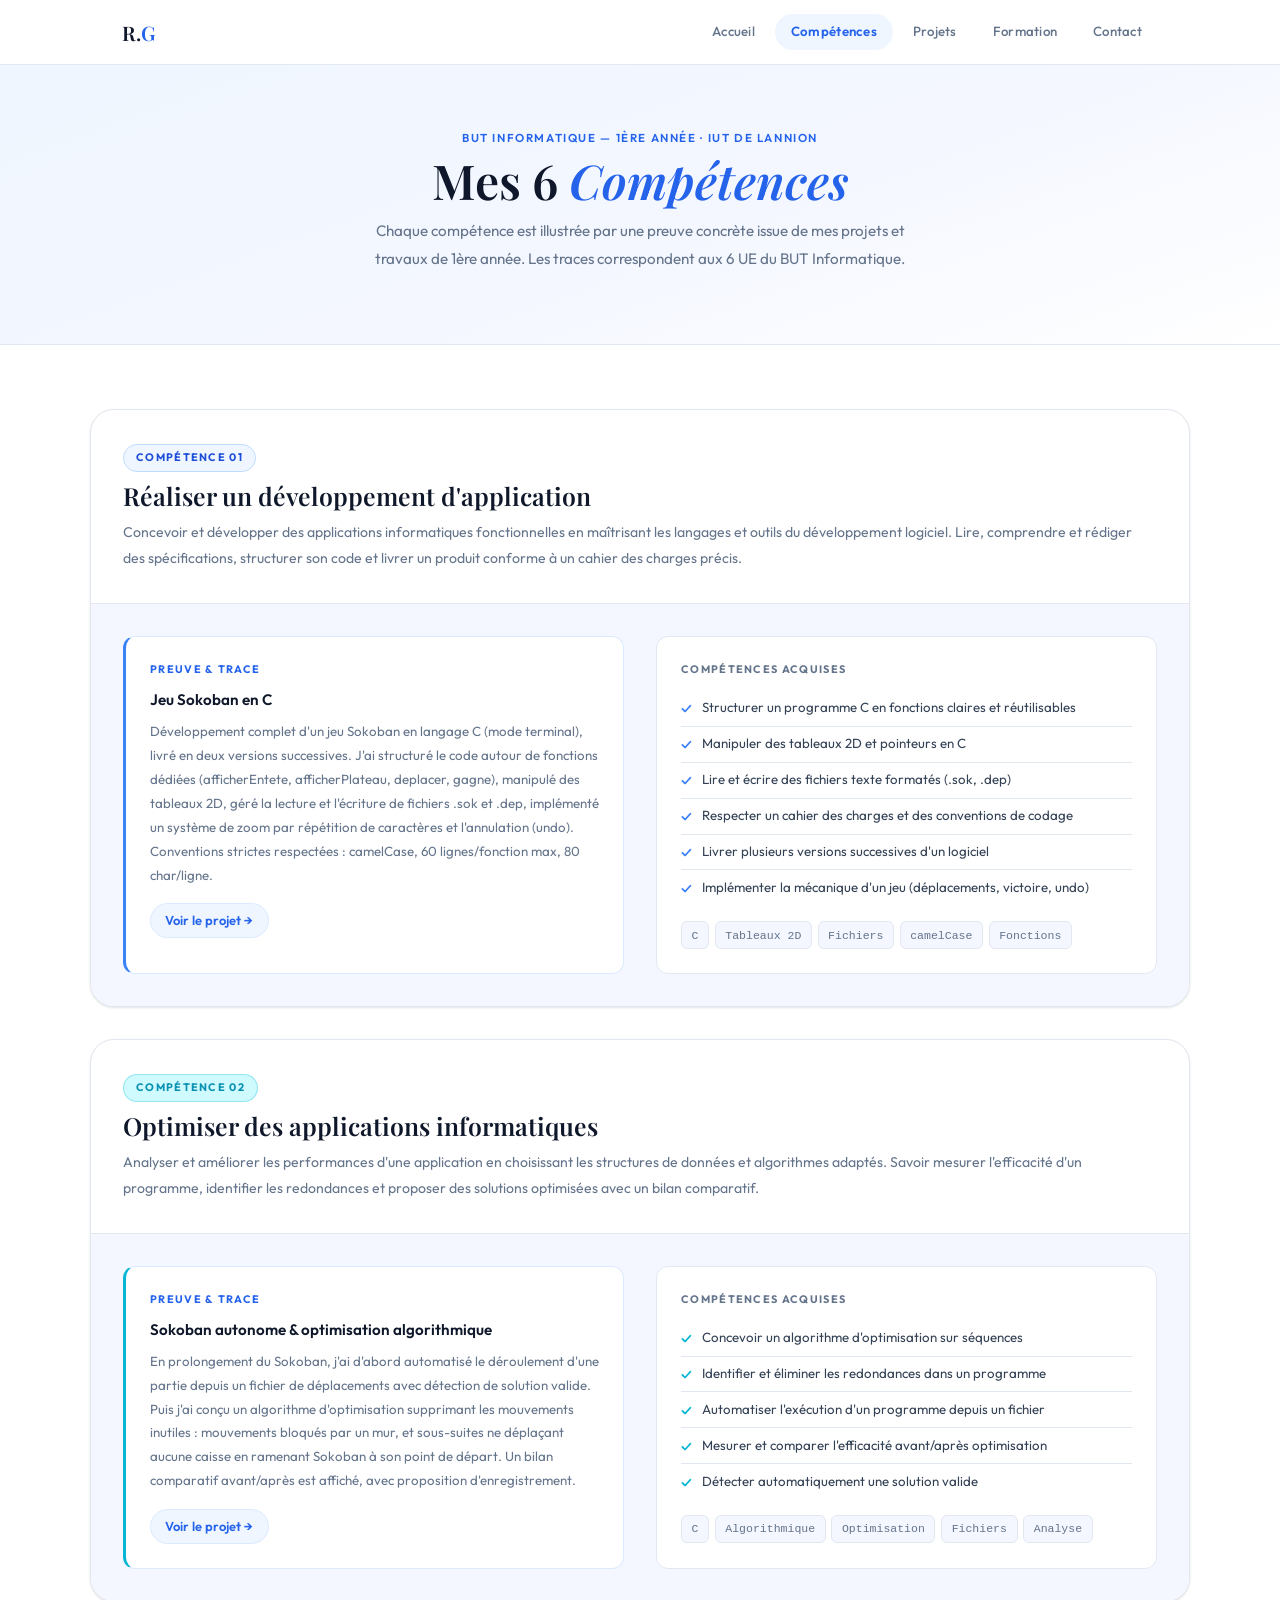
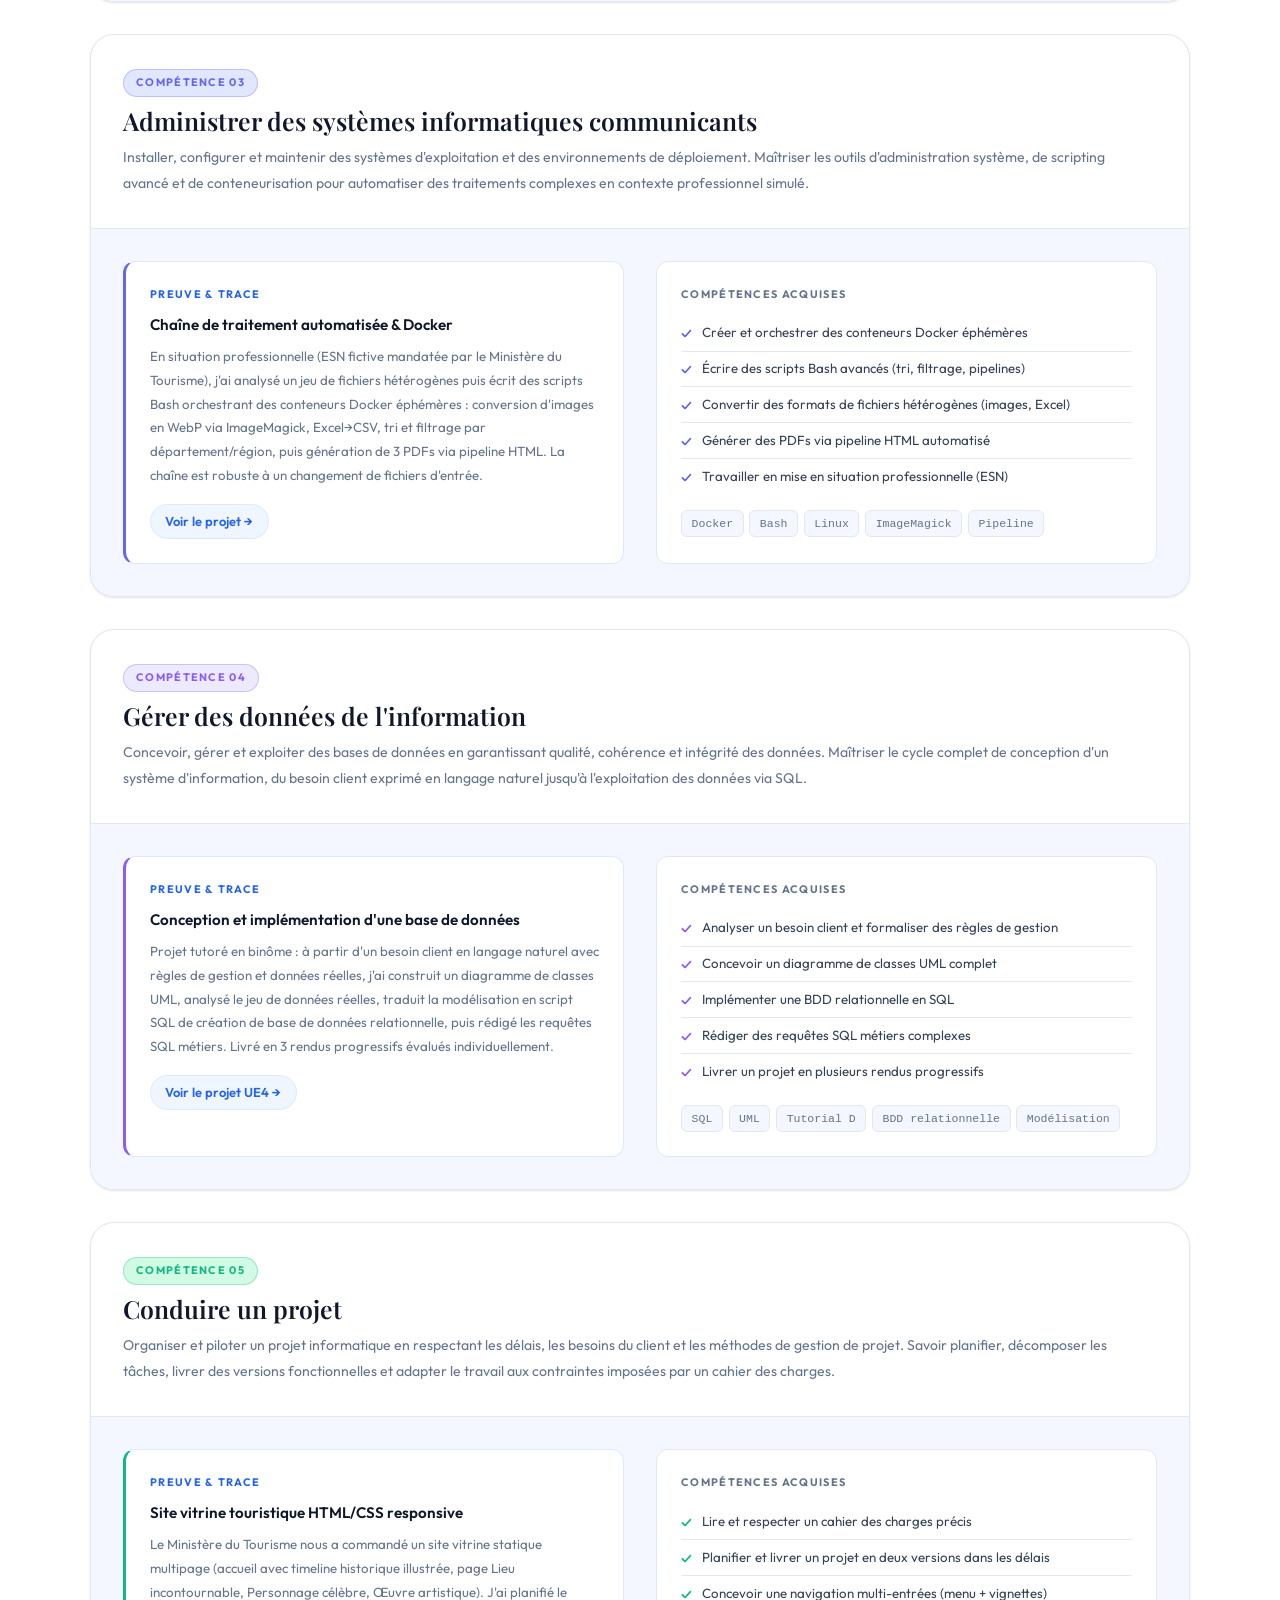
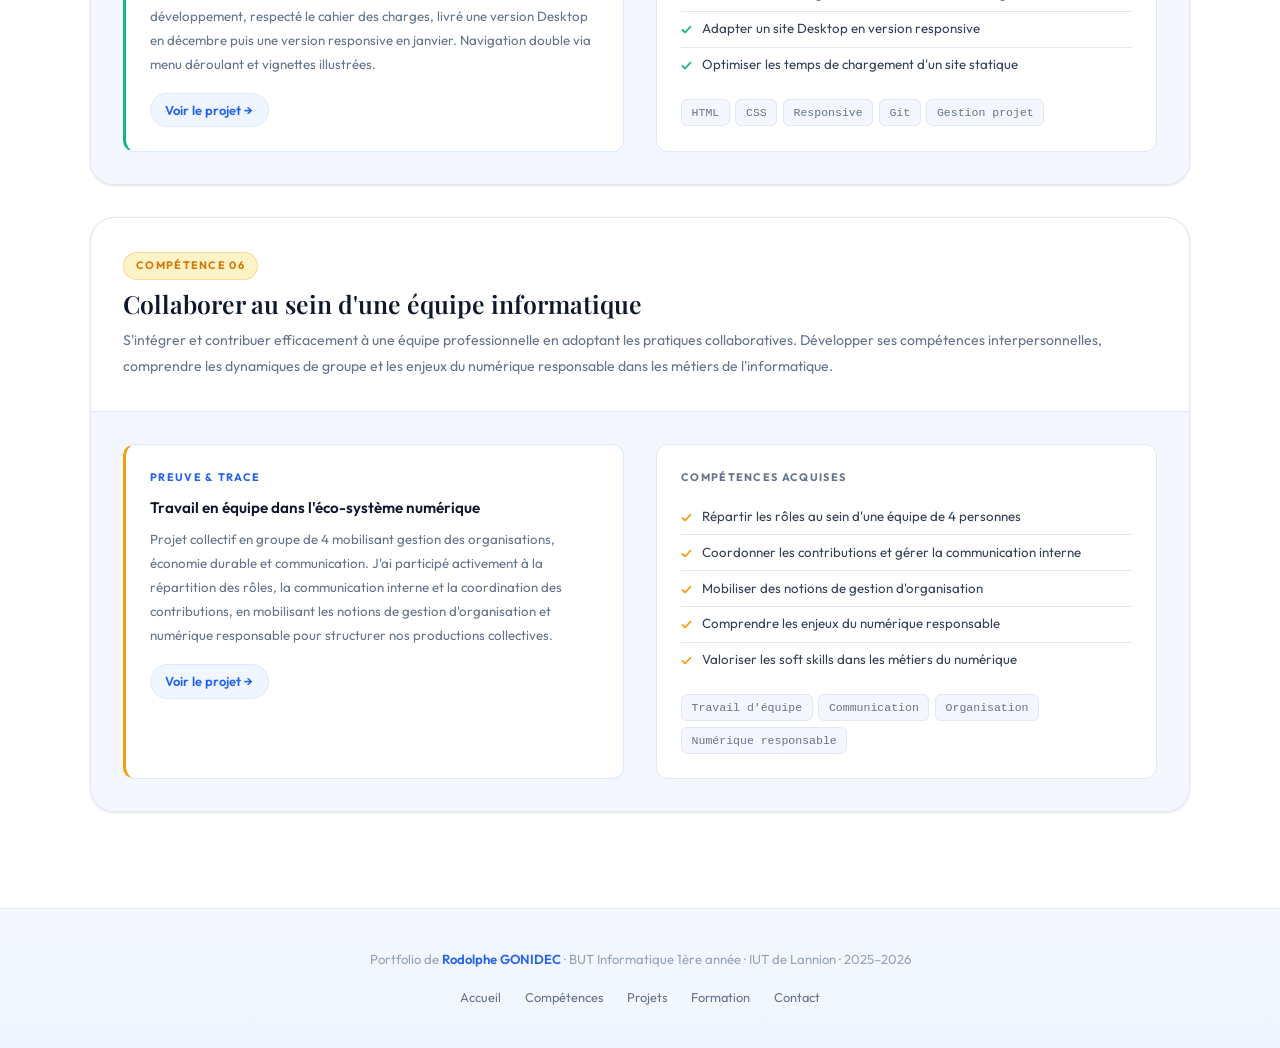
==== commit f7e6c33b: "Update project links to remove UE labels" ====
--- a/competences.html
+++ b/competences.html
@@ -52,7 +52,7 @@
           <div class="preuve-label">Preuve & Trace</div>
           <h4>Jeu Sokoban en C</h4>
           <p>Développement complet d'un jeu Sokoban en langage C (mode terminal), livré en deux versions successives. J'ai structuré le code autour de fonctions dédiées (afficherEntete, afficherPlateau, deplacer, gagne), manipulé des tableaux 2D, géré la lecture et l'écriture de fichiers .sok et .dep, implémenté un système de zoom par répétition de caractères et l'annulation (undo). Conventions strictes respectées : camelCase, 60 lignes/fonction max, 80 char/ligne.</p>
-          <a href="projets.html#ue1" class="proj-link-btn">Voir le projet UE1 →</a>
+          <a href="projets.html#ue1" class="proj-link-btn">Voir le projet →</a>
         </div>
         <div class="acquis-box">
           <div class="acquis-label">Compétences acquises</div>
@@ -88,7 +88,7 @@
           <div class="preuve-label">Preuve & Trace</div>
           <h4>Sokoban autonome & optimisation algorithmique</h4>
           <p>En prolongement du Sokoban, j'ai d'abord automatisé le déroulement d'une partie depuis un fichier de déplacements avec détection de solution valide. Puis j'ai conçu un algorithme d'optimisation supprimant les mouvements inutiles : mouvements bloqués par un mur, et sous-suites ne déplaçant aucune caisse en ramenant Sokoban à son point de départ. Un bilan comparatif avant/après est affiché, avec proposition d'enregistrement.</p>
-          <a href="projets.html#ue2" class="proj-link-btn">Voir le projet UE2 →</a>
+          <a href="projets.html#ue2" class="proj-link-btn">Voir le projet →</a>
         </div>
         <div class="acquis-box">
           <div class="acquis-label">Compétences acquises</div>
@@ -123,7 +123,7 @@
           <div class="preuve-label">Preuve & Trace</div>
           <h4>Chaîne de traitement automatisée & Docker</h4>
           <p>En situation professionnelle (ESN fictive mandatée par le Ministère du Tourisme), j'ai analysé un jeu de fichiers hétérogènes puis écrit des scripts Bash orchestrant des conteneurs Docker éphémères : conversion d'images en WebP via ImageMagick, Excel→CSV, tri et filtrage par département/région, puis génération de 3 PDFs via pipeline HTML. La chaîne est robuste à un changement de fichiers d'entrée.</p>
-          <a href="projets.html#ue3" class="proj-link-btn">Voir le projet UE3 →</a>
+          <a href="projets.html#ue3" class="proj-link-btn">Voir le projet →</a>
         </div>
         <div class="acquis-box">
           <div class="acquis-label">Compétences acquises</div>
@@ -193,7 +193,7 @@
           <div class="preuve-label">Preuve & Trace</div>
           <h4>Site vitrine touristique HTML/CSS responsive</h4>
           <p>Le Ministère du Tourisme nous a commandé un site vitrine statique multipage (accueil avec timeline historique illustrée, page Lieu incontournable, Personnage célèbre, Œuvre artistique). J'ai planifié le développement, respecté le cahier des charges, livré une version Desktop en décembre puis une version responsive en janvier. Navigation double via menu déroulant et vignettes illustrées.</p>
-          <a href="projets.html#ue5" class="proj-link-btn">Voir le projet UE5 →</a>
+          <a href="projets.html#ue5" class="proj-link-btn">Voir le projet →</a>
         </div>
         <div class="acquis-box">
           <div class="acquis-label">Compétences acquises</div>
@@ -228,7 +228,7 @@
           <div class="preuve-label">Preuve & Trace</div>
           <h4>Travail en équipe dans l'éco-système numérique</h4>
           <p>Projet collectif en groupe de 4 mobilisant gestion des organisations, économie durable et communication. J'ai participé activement à la répartition des rôles, la communication interne et la coordination des contributions, en mobilisant les notions de gestion d'organisation et numérique responsable pour structurer nos productions collectives.</p>
-          <a href="projets.html#ue6" class="proj-link-btn">Voir le projet UE6 →</a>
+          <a href="projets.html#ue6" class="proj-link-btn">Voir le projet →</a>
         </div>
         <div class="acquis-box">
           <div class="acquis-label">Compétences acquises</div>
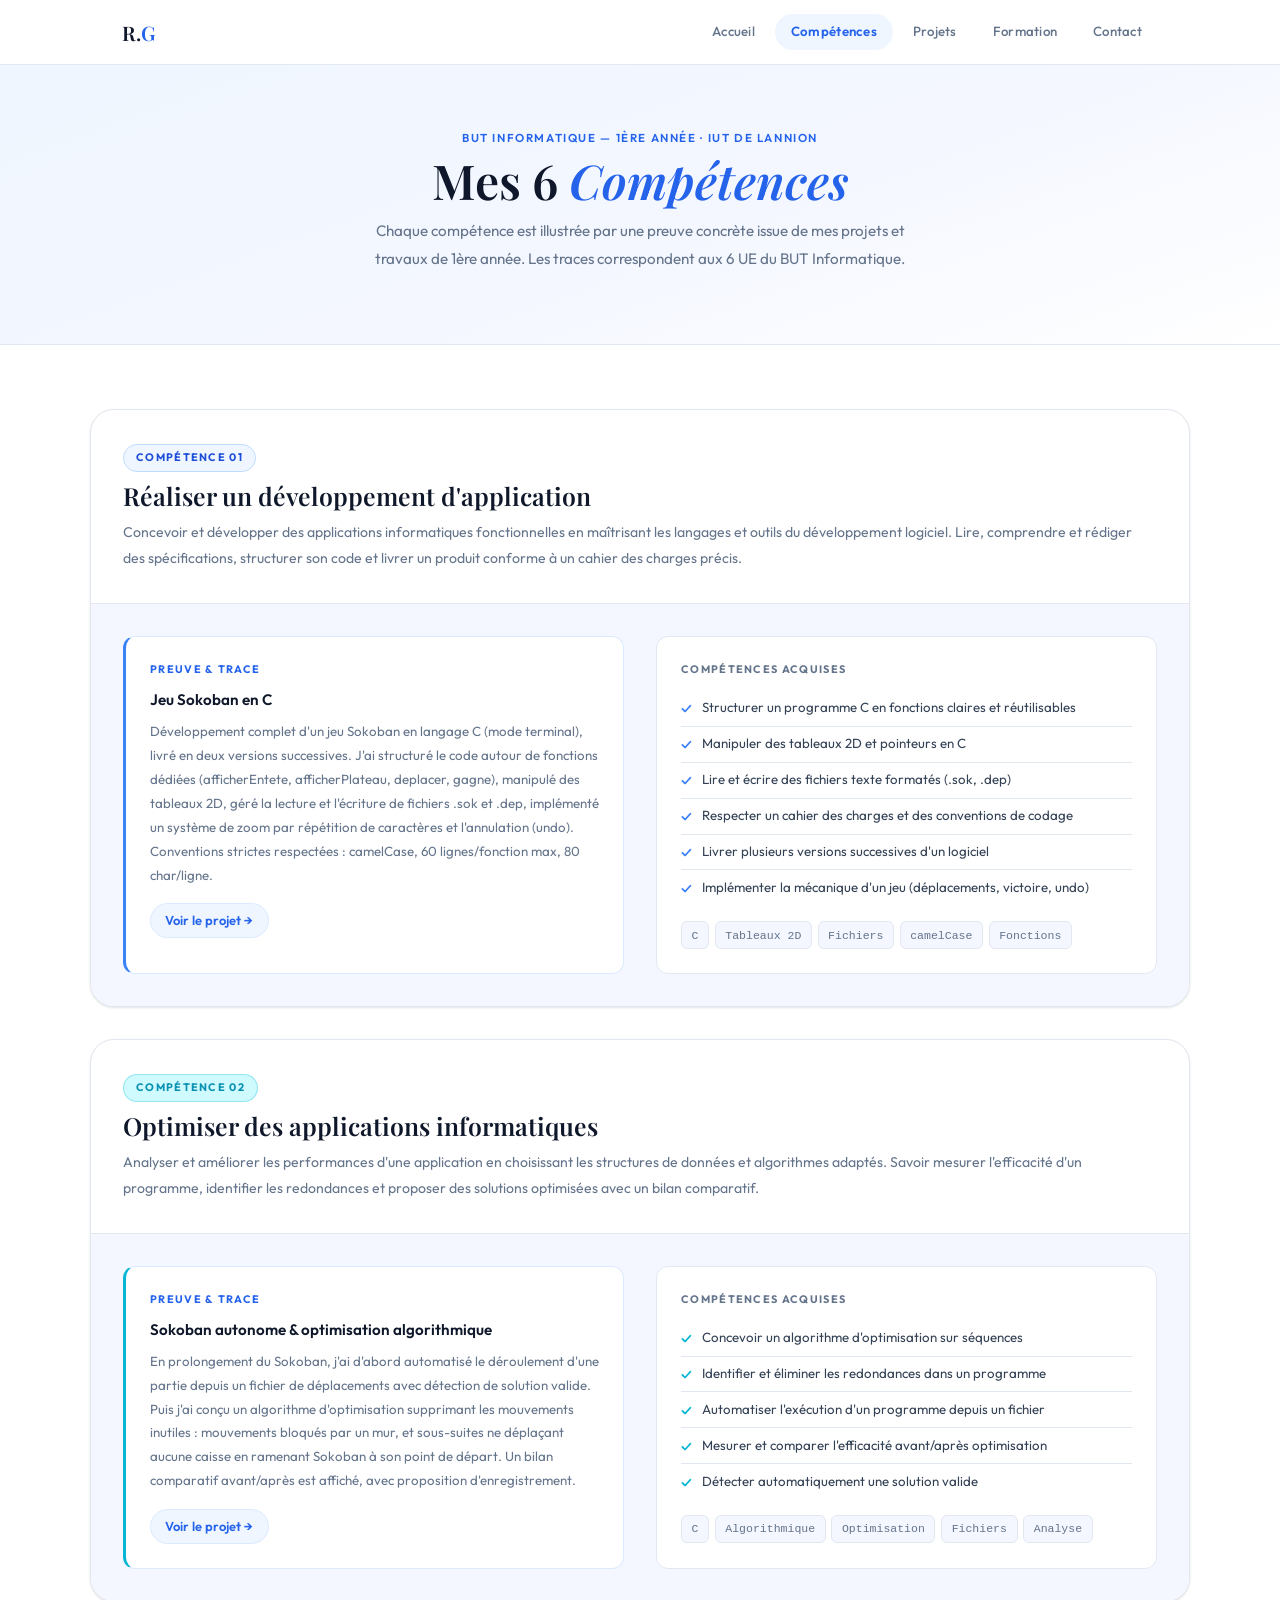
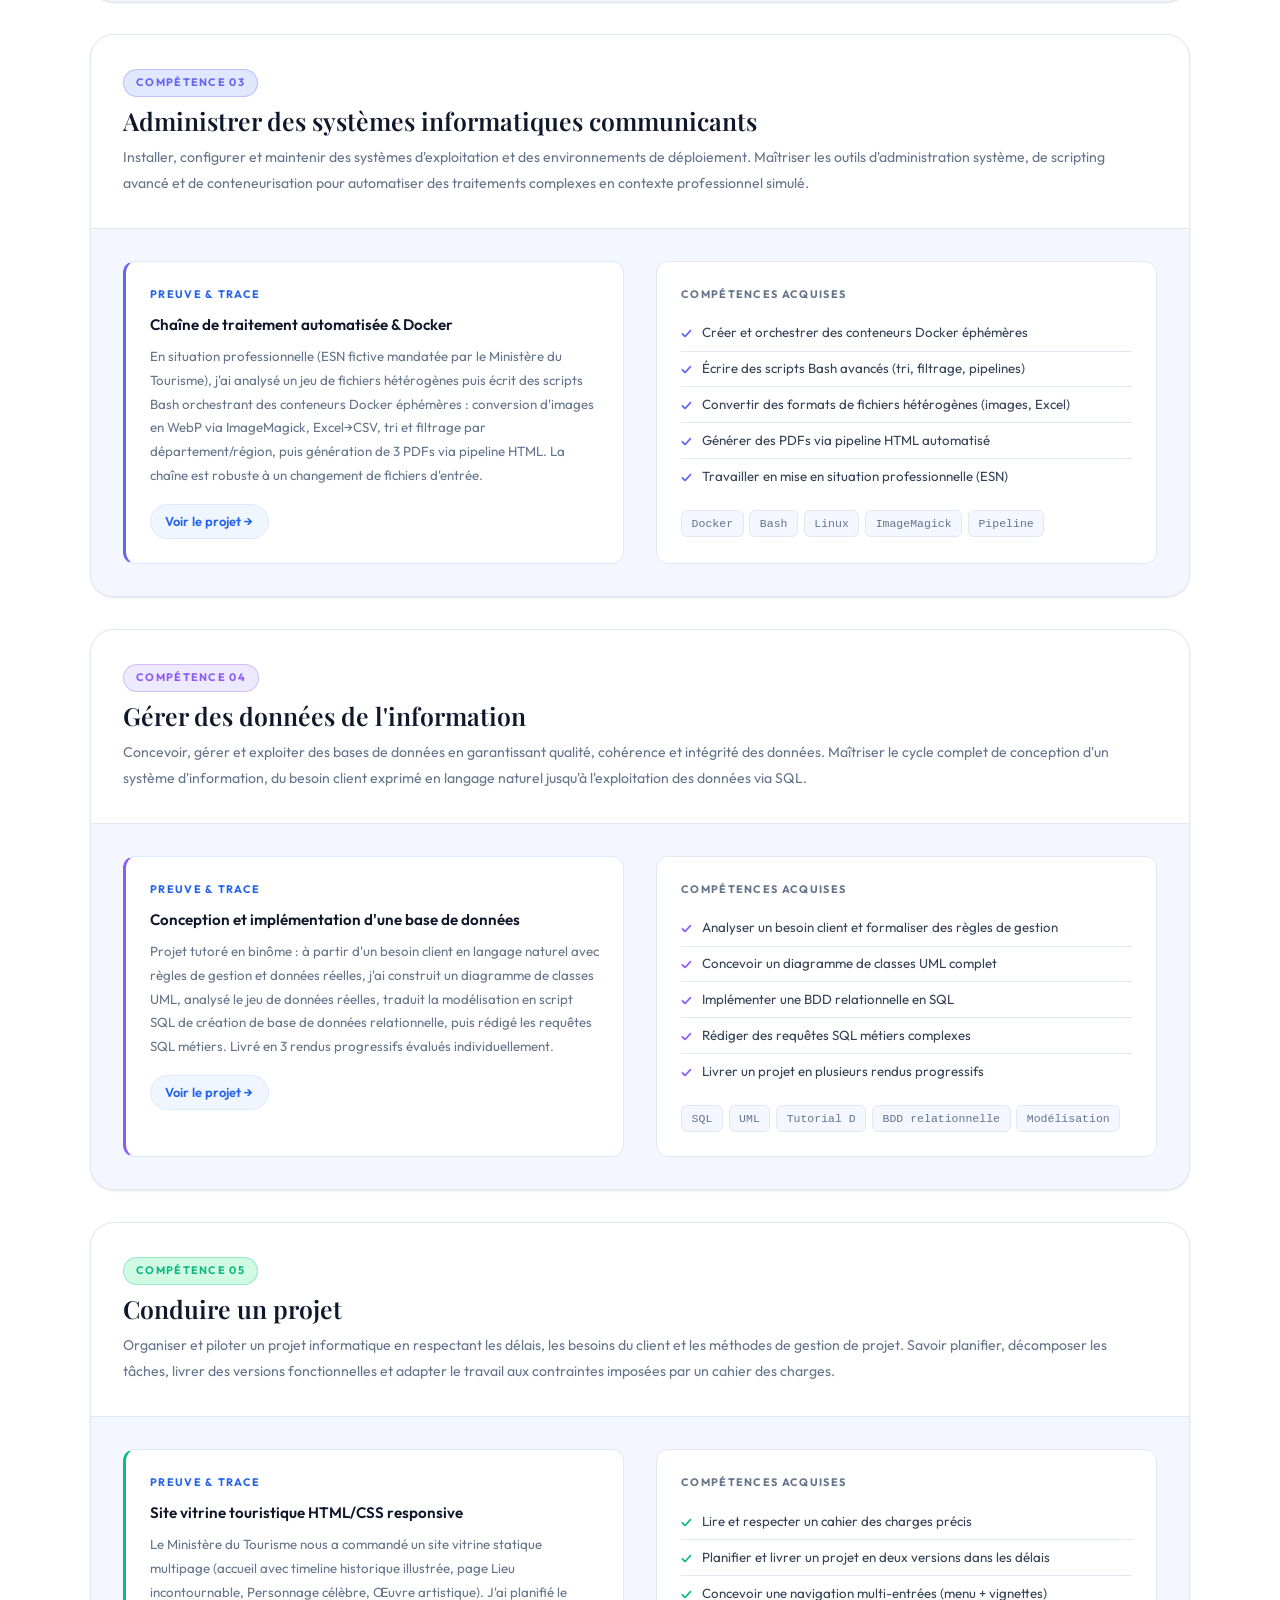
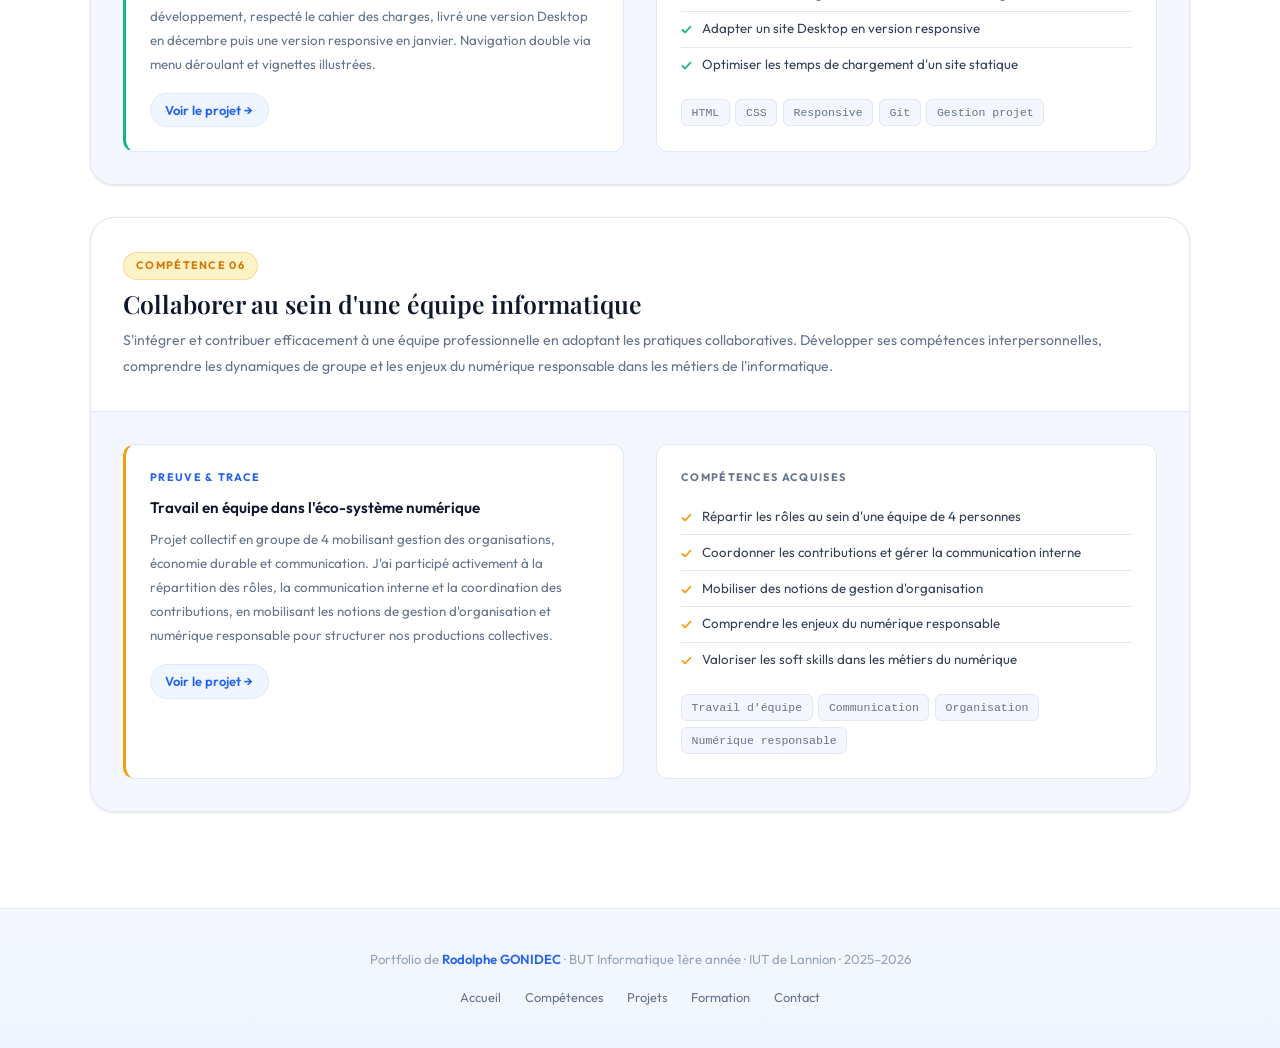
==== commit fe55071f: "Update competences.html" ====
--- a/competences.html
+++ b/competences.html
@@ -158,7 +158,7 @@
           <div class="preuve-label">Preuve & Trace </div>
           <h4>Conception et implémentation d'une base de données</h4>
           <p>Projet tutoré en binôme : à partir d'un besoin client en langage naturel avec règles de gestion et données réelles, j'ai construit un diagramme de classes UML, analysé le jeu de données réelles, traduit la modélisation en script SQL de création de base de données relationnelle, puis rédigé les requêtes SQL métiers. Livré en 3 rendus progressifs évalués individuellement.</p>
-          <a href="projets.html#ue4" class="proj-link-btn">Voir le projet UE4 →</a>
+          <a href="projets.html#ue4" class="proj-link-btn">Voir le projet →</a>
         </div>
         <div class="acquis-box">
           <div class="acquis-label">Compétences acquises</div>
